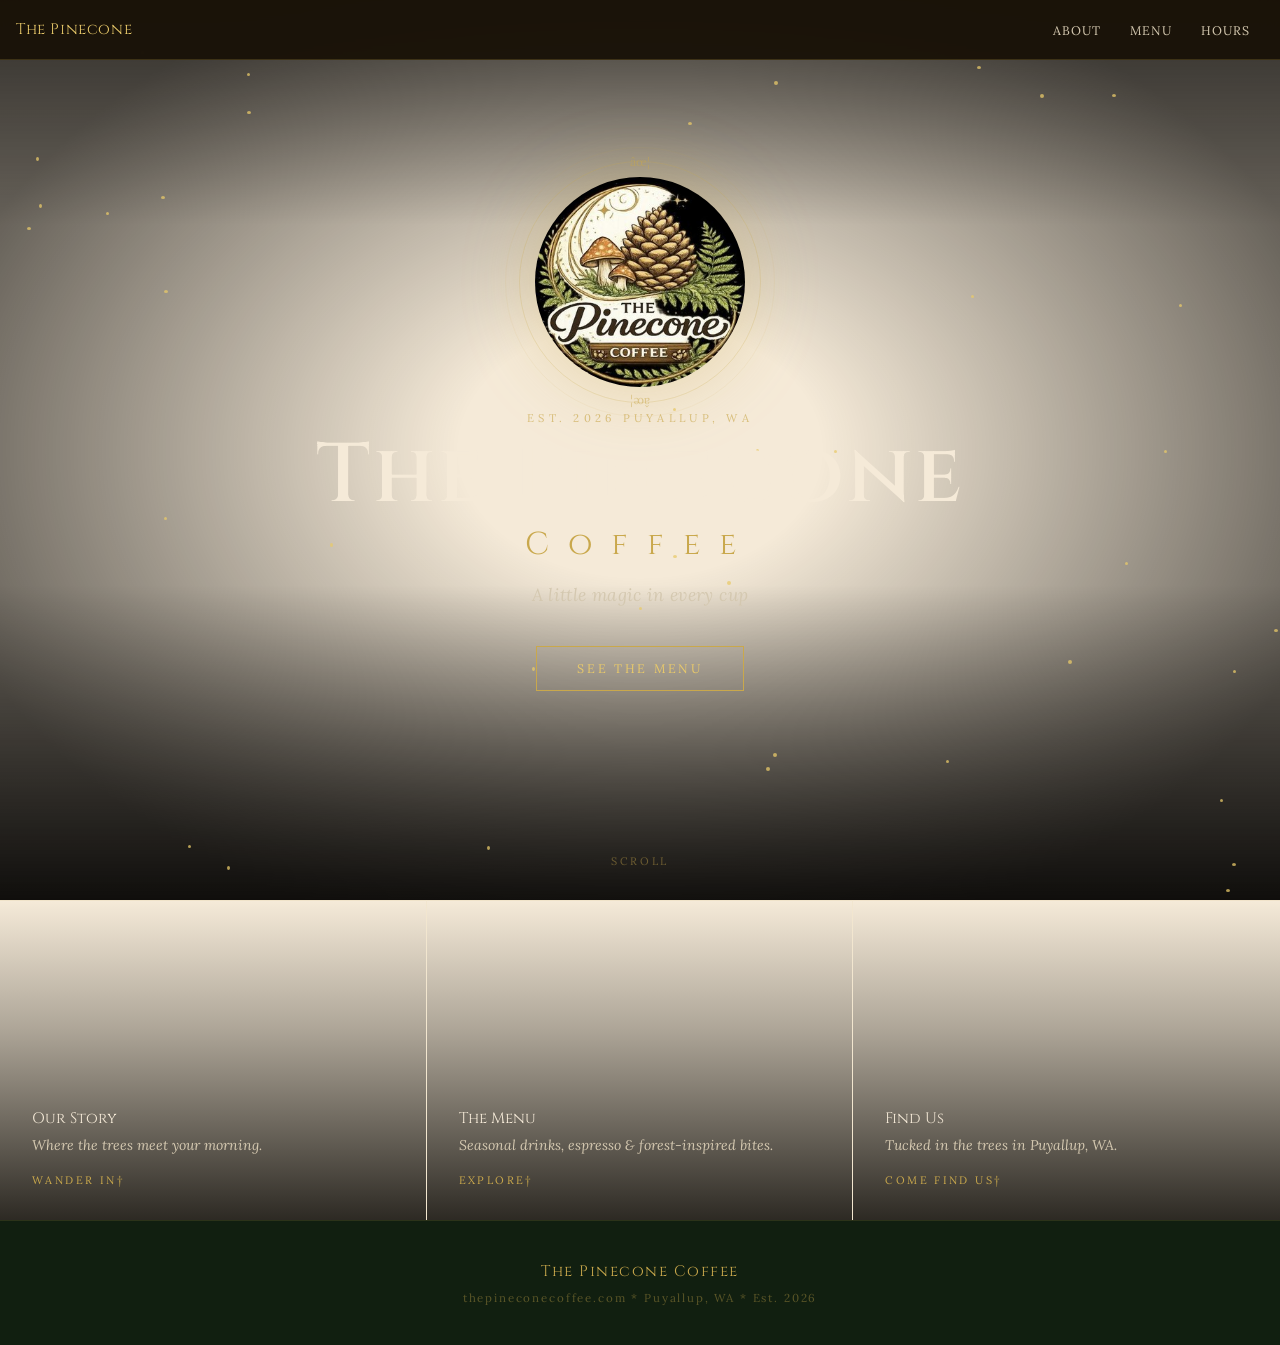
==== index.html @ 5643ac6e "Add files via upload" ====
<!DOCTYPE html>
<html lang="en">
<head>
<meta charset="UTF-8">
<meta name="viewport" content="width=device-width, initial-scale=1.0">
<title>The Pinecone Coffee</title>
<link href="https://fonts.googleapis.com/css2?family=Cinzel:wght@400;600&family=Lora:ital,wght@0,400;0,500;1,400;1,500&display=swap" rel="stylesheet">
<style>
*,*::before,*::after{box-sizing:border-box;margin:0;padding:0}
:root{
  --ink:#111f10;
  --bark:#1a3318;
  --gold:#c9a84c;
  --gold2:#e8c96a;
  --moss:#2d4a1e;
  --moss2:#4a7a35;
  --cream:#f5ead8;
  --cream2:#ede0c4;
  --fog:#d4c8b0;
  --mush:#8b5e3c;
  --sky:#1c2a3a;
  --text:#1e3320;
  --text2:#2d4a1e;
}
html{scroll-behavior:smooth}
body{font-family:'Lora',Georgia,serif;background:var(--cream);color:var(--text);overflow-x:hidden}

/* PAGES */
.page{display:none;min-height:100vh;flex-direction:column}
.page.active{display:flex}

/* NAV */
nav{
  position:fixed;top:0;left:0;right:0;z-index:999;
  background:rgba(26,18,8,0.96);
  border-bottom:1px solid rgba(201,168,76,0.2);
  display:flex;align-items:center;justify-content:space-between;
  padding:0 1rem;height:60px;
  backdrop-filter:blur(10px);
  gap:.25rem;
}
.nav-brand{
  font-family:'Cinzel',serif;font-size:clamp(.65rem,.9rem + 1vw,.95rem);
  color:var(--gold2);cursor:pointer;letter-spacing:.04em;
  transition:color .2s;white-space:nowrap;flex-shrink:0;
}
.nav-brand:hover{color:var(--cream)}
.nav-links{display:flex;list-style:none;gap:0;flex-shrink:0}
.nav-links button{
  background:none;border:none;color:var(--fog);
  font-family:'Lora',serif;
  font-size:clamp(.55rem,.65rem + .5vw,.78rem);
  letter-spacing:.08em;text-transform:uppercase;
  padding:.45rem clamp(.35rem,.6rem + .5vw,.9rem);
  cursor:pointer;transition:color .2s;
  position:relative;white-space:nowrap;
}
.nav-links button::after{
  content:'';position:absolute;bottom:-1px;left:50%;right:50%;
  height:1px;background:var(--gold);transition:left .25s,right .25s;
}
.nav-links button:hover{color:var(--cream)}
.nav-links button:hover::after,.nav-links button.act::after{left:.35rem;right:.35rem}
.nav-links button.act{color:var(--gold2)}

/* SHARED */
.eyebrow{font-size:.68rem;letter-spacing:.32em;text-transform:uppercase;color:var(--gold);margin-bottom:.5rem}
.heading{font-family:'Cinzel',serif;color:var(--bark);line-height:1.2;margin-bottom:1.2rem}
.divider{display:flex;align-items:center;gap:1rem;margin-bottom:1.5rem}
.divider::before,.divider::after{content:'';flex:1;height:1px;background:linear-gradient(to right,transparent,var(--gold))}
.divider::after{background:linear-gradient(to left,transparent,var(--gold))}
.divider-icon{color:var(--gold);font-size:.85rem}
.btn{
  display:inline-block;font-family:'Lora',serif;
  font-size:.78rem;letter-spacing:.22em;text-transform:uppercase;
  padding:.85rem 2.5rem;cursor:pointer;transition:all .3s;
  background:transparent;
}
.btn-gold{border:1px solid var(--gold);color:var(--gold2)}
.btn-gold:hover{background:rgba(201,168,76,.12);border-color:var(--gold2);color:var(--cream2)}
.btn-dark{border:1px solid rgba(201,168,76,.4);color:var(--gold2)}
.btn-dark:hover{background:rgba(201,168,76,.1);border-color:var(--gold);color:var(--gold2)}
.site-footer{
  background:var(--ink);border-top:1px solid rgba(201,168,76,.15);
  padding:2.5rem 2rem;text-align:center;margin-top:auto;
}
.footer-brand{font-family:'Cinzel',serif;font-size:.95rem;color:var(--gold);letter-spacing:.1em;margin-bottom:.5rem}
.site-footer p{font-size:.72rem;letter-spacing:.16em;color:rgba(201,168,76,.4)}

/* HOME */
.hero{
  position:relative;min-height:100vh;
  display:flex;flex-direction:column;align-items:center;justify-content:center;
  text-align:center;padding:2rem 2rem 4rem;overflow:hidden;
}
.hero-bg{
  position:absolute;inset:0;
  background-image:url('https://images.unsplash.com/photo-1448375240586-882707db888b?w=1800&q=80');
  background-size:cover;background-position:center 35%;
  filter:brightness(.28) saturate(.55);
  animation:zoomBg 25s ease-in-out infinite alternate;
}
@keyframes zoomBg{from{transform:scale(1.03)}to{transform:scale(1.11)}}
.hero-bg::after{
  content:'';position:absolute;inset:0;
  background:radial-gradient(ellipse at center,transparent 20%,rgba(26,18,8,.6) 80%),
  linear-gradient(to bottom,rgba(26,18,8,.55) 0%,transparent 25%,transparent 65%,rgba(26,18,8,.9) 100%);
}
/* firefly particles */
.fireflies{position:absolute;inset:0;pointer-events:none;overflow:hidden}
.ff{
  position:absolute;width:3px;height:3px;border-radius:50%;
  background:rgba(232,201,106,.75);
  animation:ffloat var(--dur,8s) var(--del,0s) ease-in-out infinite;
}
@keyframes ffloat{
  0%{opacity:0;transform:translate(0,0) scale(.5)}
  25%{opacity:.9;transform:translate(var(--dx,20px),var(--dy,-30px)) scale(1.2)}
  50%{opacity:.4;transform:translate(calc(var(--dx,20px)*1.5),calc(var(--dy,-30px)*1.3)) scale(.8)}
  75%{opacity:.8;transform:translate(calc(var(--dx,20px)*.8),calc(var(--dy,-30px)*1.8)) scale(1.1)}
  100%{opacity:0;transform:translate(0,-80px) scale(.4)}
}
.hero-content{position:relative;z-index:2;display:flex;flex-direction:column;align-items:center}
.logo-wrap{
  width:clamp(140px,40vw,210px);height:clamp(140px,40vw,210px);position:relative;
  margin-bottom:1.5rem;
  animation:floatLogo 7s ease-in-out infinite;
}
@keyframes floatLogo{0%,100%{transform:translateY(0)}50%{transform:translateY(-14px)}}
.logo-ring{
  position:absolute;inset:-16px;border-radius:50%;
  border:1px solid rgba(201,168,76,.22);
  animation:spinRing 35s linear infinite;
}
.logo-ring::before,.logo-ring::after{
  content:'âœ¦';position:absolute;left:50%;transform:translateX(-50%);
  color:rgba(201,168,76,.5);font-size:12px;
}
.logo-ring::before{top:-8px}
.logo-ring::after{bottom:-8px;transform:translateX(-50%) rotate(180deg)}
.logo-ring2{
  position:absolute;inset:-30px;border-radius:50%;
  border:1px solid rgba(201,168,76,.08);
  animation:spinRing 60s linear infinite reverse;
}
@keyframes spinRing{to{transform:rotate(360deg)}}
.logo-img{
  width:clamp(140px,40vw,210px);height:clamp(140px,40vw,210px);border-radius:50%;
  object-fit:cover;object-position:center;display:block;
  filter:drop-shadow(0 0 35px rgba(201,168,76,.35));
}
.hero-eyebrow{font-size:.7rem;letter-spacing:.38em;text-transform:uppercase;color:rgba(201,168,76,.65);margin-bottom:.6rem}
.hero-title{
  font-family:'Cinzel',serif;font-size:clamp(1.9rem,7.5vw,5.2rem);
  font-weight:600;color:var(--cream);line-height:1;letter-spacing:.04em;
}
.hero-sub{
  display:block;font-size:.38em;letter-spacing:.6em;
  color:var(--gold);margin-top:.7rem;font-weight:400;
}
.hero-tagline{
  font-style:italic;font-size:1.1rem;color:var(--fog);
  margin:1.4rem 0 2.5rem;letter-spacing:.02em;
}
/* scroll hint */
.scroll-hint{
  position:absolute;bottom:2rem;left:50%;transform:translateX(-50%);
  color:rgba(201,168,76,.45);font-size:.68rem;letter-spacing:.25em;
  text-transform:uppercase;animation:bounce 2.5s ease-in-out infinite;z-index:2;
}
@keyframes bounce{0%,100%{transform:translateX(-50%) translateY(0)}50%{transform:translateX(-50%) translateY(8px)}}

/* HOME CARDS */
.home-cards{display:grid;grid-template-columns:repeat(3,1fr);position:relative;z-index:1;flex:1}
.hcard{
  position:relative;min-height:320px;overflow:hidden;cursor:pointer;
  display:flex;flex-direction:column;justify-content:flex-end;padding:2rem;
  border-top:1px solid rgba(201,168,76,.1);
  border-right:1px solid rgba(201,168,76,.06);
  -webkit-tap-highlight-color:rgba(201,168,76,.15);
  touch-action:manipulation;
  user-select:none;
  -webkit-user-select:none;
}
.hcard:last-child{border-right:none}
.hcard-bg{
  position:absolute;inset:0;background-size:cover;background-position:center;
  filter:brightness(.28) saturate(.55);transition:filter .6s,transform .6s;
}
.hcard:hover .hcard-bg{filter:brightness(.42) saturate(.8);transform:scale(1.06)}
.hcard::after{
  content:'';position:absolute;inset:0;
  background:linear-gradient(to top,rgba(10,8,4,.85) 0%,rgba(10,8,4,.3) 60%,transparent 100%);
  pointer-events:none;z-index:0;
}
.hcard-bg-1{background-image:url('https://images.unsplash.com/photo-1542273917363-3b1817f69a2d?w=900&q=75')}
.hcard-bg-2{background-image:url('https://images.unsplash.com/photo-1511497584788-876760111969?w=900&q=75')}
.hcard-bg-3{background-image:url('https://images.unsplash.com/photo-1448375240586-882707db888b?w=900&q=75');background-position:center 60%}
.hcard-content{position:relative;z-index:2}
.hcard-icon{font-size:1.6rem;margin-bottom:.6rem;display:block}
.hcard-title{font-family:'Cinzel',serif;font-size:.95rem;color:var(--cream);margin-bottom:.35rem;font-weight:400}
.hcard-desc{font-size:.88rem;color:var(--fog);font-style:italic;line-height:1.6}
.hcard-arrow{
  display:inline-block;margin-top:1rem;font-size:.68rem;
  letter-spacing:.22em;text-transform:uppercase;color:var(--gold);
  transition:letter-spacing .3s;
}
.hcard:hover .hcard-arrow{letter-spacing:.32em}
@media(max-width:640px){
  .home-cards{grid-template-columns:1fr}
  .hcard{min-height:180px;border-right:none}
}

/* ABOUT */
.page-hero{
  position:relative;min-height:52vh;overflow:hidden;
  display:flex;align-items:flex-end;padding:4rem 3rem 3rem;
}
.page-hero-bg{
  position:absolute;inset:0;background-size:cover;background-position:center 55%;
  filter:brightness(.25) saturate(.5);
}
.page-hero-bg::after{
  content:'';position:absolute;inset:0;
  background:linear-gradient(to top,var(--cream) 0%,transparent 55%);
}
.page-hero-text{position:relative;z-index:1}
.page-hero-text .heading{color:var(--cream);margin-bottom:0;font-size:clamp(2rem,5vw,3.4rem)}

.about-body{max-width:900px;margin:0 auto;padding:3.5rem 2rem 5rem}
.about-grid{display:grid;grid-template-columns:1.1fr .9fr;gap:4rem;align-items:start;margin-bottom:3.5rem}
@media(max-width:640px){.about-grid{grid-template-columns:1fr;gap:2.5rem}}
.about-grid p{font-size:1.05rem;line-height:1.95;color:var(--text);margin-bottom:1.2rem}
.about-grid p em{color:var(--mush);font-style:italic}
.about-photo-stack{position:relative;padding-bottom:2rem}
.aphoto-main{width:100%;aspect-ratio:3/4;object-fit:cover;display:block;filter:brightness(.8) saturate(.65)}
.aphoto-accent{
  position:absolute;bottom:0;right:-1.5rem;width:55%;
  aspect-ratio:4/3;object-fit:cover;
  border:3px solid var(--cream2);
  filter:brightness(.82) saturate(.6);
}
.values-grid{display:grid;grid-template-columns:repeat(3,1fr);gap:1px;background:rgba(139,94,60,.15);border:1px solid rgba(139,94,60,.15)}
@media(max-width:560px){.values-grid{grid-template-columns:1fr}}
.vcard{background:var(--cream);padding:2rem 1.6rem;transition:background .3s}
.vcard:hover{background:var(--cream2)}
.vcard-icon{font-size:1.8rem;margin-bottom:.7rem;display:block}
.vcard h3{font-family:'Cinzel',serif;font-size:.75rem;color:var(--moss);letter-spacing:.1em;margin-bottom:.5rem;font-weight:600}
.vcard p{font-size:.9rem;color:var(--text2);line-height:1.65;font-style:italic}

/* MENU */
.menu-page-bg{background-image:url('https://images.unsplash.com/photo-1495474472287-4d71bcdd2085?w=1800&q=80')!important;background-position:center 60%!important}
.menu-body{max-width:940px;margin:0 auto;padding:3rem 1rem 5rem}
.menu-tabs{
  display:grid;
  grid-template-columns:repeat(4,1fr);
  border:1px solid rgba(139,94,60,.25);margin-bottom:2.5rem;
  background:rgba(255,255,255,.5);width:100%;
}
.tab{
  background:transparent;border:none;border-right:1px solid rgba(139,94,60,.2);
  color:var(--text2);font-family:'Lora',serif;
  font-size:clamp(.55rem,.65rem + .4vw,.75rem);
  letter-spacing:.06em;text-transform:uppercase;
  padding:.75rem .25rem;cursor:pointer;transition:all .2s;
  text-align:center;line-height:1.3;
}
.tab:last-child{border-right:none}
.tab:hover{background:rgba(139,94,60,.07);color:var(--bark)}
.tab.act{background:rgba(139,94,60,.12);color:var(--bark);font-weight:500}
.menu-grid{
  display:grid;grid-template-columns:repeat(auto-fill,minmax(min(260px,100%),1fr));
  gap:1px;background:rgba(139,94,60,.12);border:1px solid rgba(139,94,60,.15);
}
.mitem{background:var(--cream);padding:1.6rem;transition:background .2s}
.mitem:hover{background:var(--cream2)}
.mitem-top{display:flex;justify-content:space-between;align-items:baseline;margin-bottom:.4rem}
.iname{font-family:'Cinzel',serif;font-size:.8rem;color:var(--bark);font-weight:400}
.iprice{font-size:.95rem;color:var(--moss);white-space:nowrap;margin-left:1rem}
.idesc{font-size:.88rem;color:var(--text2);line-height:1.65;font-style:italic}
.ibadge{
  display:inline-block;font-size:.6rem;letter-spacing:.2em;text-transform:uppercase;
  color:var(--mush);border:1px solid rgba(139,94,60,.35);
  padding:2px 7px;margin-bottom:.5rem;
}

/* HOURS */
.hours-page-bg{background-image:url('https://images.unsplash.com/photo-1542273917363-3b1817f69a2d?w=1800&q=80')!important;background-position:center 40%!important}
.hours-page-bg::after{background:linear-gradient(to top,var(--cream) 0%,transparent 55%)!important}
.hours-body{max-width:900px;margin:0 auto;padding:3.5rem 2rem 4rem}
.hours-grid{display:grid;grid-template-columns:1fr 1fr;gap:4rem;align-items:start}
@media(max-width:620px){.hours-grid{grid-template-columns:1fr;gap:2.5rem}}
.htable{width:100%;border-collapse:collapse}
.htable tr{border-bottom:1px solid rgba(139,94,60,.15)}
.htable td{padding:.9rem 0;font-size:.98rem;color:var(--text2)}
.htable td:last-child{text-align:right;color:var(--bark);font-weight:500}
.loc-card{
  background:var(--cream2);border:1px solid rgba(139,94,60,.18);
  padding:2rem;
}
.loc-card h3{font-family:'Cinzel',serif;font-size:.82rem;color:var(--moss);letter-spacing:.06em;margin-bottom:1rem;font-weight:600}
.loc-card p{font-size:1rem;color:var(--text2);line-height:2;font-style:italic}
.photo-strip{display:grid;grid-template-columns:repeat(3,1fr);gap:4px;margin-top:3.5rem}
.strip-img{width:100%;aspect-ratio:4/3;object-fit:cover;display:block;filter:brightness(.6) saturate(.6);transition:filter .4s}
.strip-img:hover{filter:brightness(.82) saturate(.82)}
@media(max-width:560px){.photo-strip{grid-template-columns:1fr}}
</style>
</head>
<body>

<!-- NAV -->
<nav>
  <div class="nav-brand" onclick="go('home')">The Pinecone</div>
  <ul class="nav-links">
    <li><button onclick="go('about')" id="nb-about">About</button></li>
    <li><button onclick="go('menu')"  id="nb-menu">Menu</button></li>
    <li><button onclick="go('hours')" id="nb-hours">Hours</button></li>
  </ul>
</nav>

<!-- ===== HOME ===== -->
<div class="page active" id="page-home">
  <div class="hero">
    <div class="hero-bg"></div>
    <div class="fireflies" id="fflies"></div>
    <div class="hero-content">
      <div class="logo-wrap">
        <div class="logo-ring2"></div>
        <div class="logo-ring"></div>
        <img class="logo-img" src="[data-uri]" alt="The Pinecone Coffee">
      </div>
      <p class="hero-eyebrow">Est. 2026 Puyallup, WA</p>
      <h1 class="hero-title">The Pinecone<span class="hero-sub">Coffee</span></h1>
      <p class="hero-tagline">A little magic in every cup</p>
      <button class="btn btn-gold" onclick="go('menu')">See the Menu</button>
    </div>
    <span class="scroll-hint">scroll</span>
  </div>

  <div class="home-cards">
    <div class="hcard" onclick="go('about')" ontouchend="event.preventDefault();go('about')">
      <div class="hcard-bg hcard-bg-1"></div>
      <div class="hcard-content">
        <span class="hcard-icon"></span>
        <div class="hcard-title">Our Story</div>
        <p class="hcard-desc">Where the trees meet your morning.</p>
        <span class="hcard-arrow">Wander in†</span>
      </div>
    </div>
    <div class="hcard" onclick="go('menu')" ontouchend="event.preventDefault();go('menu')">
      <div class="hcard-bg hcard-bg-2"></div>
      <div class="hcard-content">
        <span class="hcard-icon"></span>
        <div class="hcard-title">The Menu</div>
        <p class="hcard-desc">Seasonal drinks, espresso & forest-inspired bites.</p>
        <span class="hcard-arrow">Explore†</span>
      </div>
    </div>
    <div class="hcard" onclick="go('hours')" ontouchend="event.preventDefault();go('hours')">
      <div class="hcard-bg hcard-bg-3"></div>
      <div class="hcard-content">
        <span class="hcard-icon"></span>
        <div class="hcard-title">Find Us</div>
        <p class="hcard-desc">Tucked in the trees in Puyallup, WA.</p>
        <span class="hcard-arrow">Come find us†</span>
      </div>
    </div>
  </div>

  <footer class="site-footer">
    <div class="footer-brand">The Pinecone Coffee</div>
    <p>thepineconecoffee.com * Puyallup, WA * Est. 2026</p>
  </footer>
</div>

<!-- ===== ABOUT ===== -->
<div class="page" id="page-about">
  <div class="page-hero" style="padding-top:80px">
    <div class="page-hero-bg" style="background-image:url('https://images.unsplash.com/photo-1448375240586-882707db888b?w=1800&q=80')"></div>
    <div class="page-hero-text">
      <p class="eyebrow">Our Story</p>
      <h1 class="heading">Where the forest<br>meets your cup</h1>
    </div>
  </div>

  <div class="about-body">
    <div class="about-grid">
      <div>
        <div class="divider"><span class="divider-icon"></span></div>
        <p>The Pinecone started with a dream and a desire for something greater. We wanted to create a coffee stand that felt like stumbling into a fairy-tale clearing; somewhere warm, unhurried, and a little bit magical.</p>
        <p>Our beans come from local businesses and are roasted to bring out every earthy, wild note the Pacific Northwest has to offer. <em>We believe the best mornings are slow ones, shared over something delicious.</em></p>
        <p>We're your neighbors, your forest friends, and your daily ritual. Come as you are...the mushrooms and ferns don't judge.</p>
      </div>
      <div class="about-photo-stack">
        <img class="aphoto-main" src="https://images.unsplash.com/photo-1448375240586-882707db888b?w=700&q=80" alt="Forest ferns" onerror="this.style.display='none'">
        <img class="aphoto-accent" src="https://images.unsplash.com/photo-1568584711271-6bf7b88dd33e?w=500&q=80" alt="Coffee pour" onerror="this.style.display='none'">
      </div>
    </div>

    <div class="divider"><span class="divider-icon"></span></div>

    <div class="values-grid">
      <div class="vcard">
        <span class="vcard-icon"></span>
        <h3>Sustainably Sourced</h3>
        <p>Every bean chosen with care, from local businesses that love the land as much as we do.</p>
      </div>
      <div class="vcard">
        <span class="vcard-icon"></span>
        <h3>Forest Rooted</h3>
        <p>Proudly Puyallup. Rainier is always in our hearts and we're part of this place.</p>
      </div>
      <div class="vcard">
        <span class="vcard-icon"></span>
        <h3>Seasonally Inspired</h3>
        <p>Our specials follow the forest's rhythm wild, slow, and always changing.</p>
      </div>
    </div>
  </div>

  <footer class="site-footer">
    <div class="footer-brand">The Pinecone Coffee</div>
    <p>thepineconecoffee.com * Puyallup, WA * Est. 2026</p>
  </footer>
</div>

<!-- ===== MENU ===== -->
<div class="page" id="page-menu">
  <div class="page-hero" style="padding-top:80px">
    <div class="page-hero-bg menu-page-bg"></div>
    <div class="page-hero-text">
      <p class="eyebrow">What we're brewing</p>
      <h1 class="heading">The Menu</h1>
    </div>
  </div>

  <div class="menu-body">
    <div class="menu-tabs">
      <button class="tab act" onclick="showCat('espresso',this)">Espresso/Drip</button>
      <button class="tab" onclick="showCat('drip',this)">Signature/Cold</button>
      <button class="tab" onclick="showCat('seasonal',this)">Seasonal</button>
      <button class="tab" onclick="showCat('bites',this)">Bites</button>
    </div>
    <div class="menu-grid" id="mgrid"></div>
  </div>

  <footer class="site-footer">
    <div class="footer-brand">The Pinecone Coffee</div>
    <p>thepineconecoffee.com * Puyallup, WA * Est. 2026</p>
  </footer>
</div>

<!-- ===== HOURS ===== -->
<div class="page" id="page-hours">
  <div class="page-hero" style="padding-top:80px">
    <div class="page-hero-bg hours-page-bg"></div>
    <div class="page-hero-text">
      <p class="eyebrow">Come find us</p>
      <h1 class="heading">Hours &amp; Location</h1>
    </div>
  </div>

  <div class="hours-body">
    <div class="divider"><span class="divider-icon">We'd Love To Hear From You!</span></div>
    <div class="hours-grid">
      <div>
        <p class="eyebrow" style="margin-bottom:1rem">When to visit</p>
        <table class="htable">
          <tr><td>Monday - Friday</td><td>8:00 am - 4:00 pm</td></tr>
          <tr><td>Saturday</td><td>10:00 am - 3:00 pm</td></tr>
          <tr><td>Sunday</td><td>10:00 am - 3:00 pm</td></tr>
        </table>
      </div>
      <div>
        <p class="eyebrow" style="margin-bottom:1rem">Where to find us</p>
        <div class="loc-card">
          <h3>The Pinecone Coffee</h3>
          <p>123 Timberline Road<br>Puyallup, WA 98371<br><br>Look for the magical pinecone sign...we're tucked in the trees, waiting.</p>
        </div>
      </div>
    </div>



  </div><!-- end hours-body -->

  <footer class="site-footer">
    <div class="footer-brand">The Pinecone Coffee</div>
    <p>thepineconecoffee.com * Puyallup, WA * Est. 2026</p>
  </footer>
</div>

<script>
// Fireflies
const ff=document.getElementById('fflies');
for(let i=0;i<40;i++){
  const s=document.createElement('div');
  s.className='ff';
  s.style.cssText=`left:${Math.random()*100}%;top:${Math.random()*100}%;--dur:${5+Math.random()*10}s;--del:${Math.random()*8}s;--dx:${-30+Math.random()*60}px;--dy:${-60+Math.random()*30}px;width:${Math.random()<.3?4:3}px;height:${Math.random()<.3?4:3}px`;
  ff.appendChild(s);
}

// Routing
function go(id){
  document.querySelectorAll('.page').forEach(p=>p.classList.remove('active'));
  document.getElementById('page-'+id).classList.add('active');
  document.querySelectorAll('.nav-links button').forEach(b=>b.classList.remove('act'));
  const nb=document.getElementById('nb-'+id);
  if(nb)nb.classList.add('act');
  window.scrollTo(0,0);
}

// Menu data
const menu={
  espresso:[
    {n:'Espresso',p:'$3.50',d:'Single or Double shot, slow-pulled and full-bodied.'},
    {n:'Cortado',p:'$4.25',d:'Equal parts espresso and velvety steamed milk.'},
    {n:'Latte',p:'$5.00',d:'Double shot, microfoamed, your milk of choice.'},
    {n:'Cappuccino',p:'$4.75',d:'Bold espresso crowned with thick airy foam.'},
    {n:'Americano',p:'$3.75',d:'Honest and strong, espresso meets hot water.'},
    {n:'Flat White',p:'$5.25',d:'Ristretto shots, short and rich.'},
  ],
  drip:[
    {n:'Pour Over',p:'$4.50',d:'Single origin, brewed to order, florally bright.'},
    {n:'Drip Coffee',p:'$3.00',d:'House blend warm and reliable all day.'},
    {n:'Cold Brew',p:'$5.50',d:'Steeped 20 hours. Smooth, bold, never bitter.'},
    {n:'Iced Latte',p:'$5.50',d:'Espresso over ice, finished with your milk.'},
  ],
  seasonal:[
    {n:'Pinecone Latte',p:'$6.25',d:'Brown butter, toasted hazelnut & a whisper of spruce.'},
    {n:'Fireside Mocha',p:'$6.00',d:'Dark chocolate, smoked vanilla, oat milk.'},
    {n:'Maple Mist',p:'$5.75',d:'Espresso, real maple syrup, cinnamon foam.'},
    {n:'Forest Fog',p:'$5.50',d:'Earl Grey, lavender honey, oat milk (*NC).'},
    {n:'Mushroom Latte',p:'$6.50',d:'Lion\'s mane, oat milk, honey, a hint of cardamom.',badge:'New'},
    {n:'Grounded in Nature',p:'$6.50',d:'english Breakfast, oat milk, cinnamon, honey.',badge:'New'},
  ],
  bites:[
    {n:'Butter Croissant',p:'$3.75',d:'Flaky, golden, baked fresh each morning.'},
    {n:'Almond Scone',p:'$4.00',d:'Dense, crumbly, glazed with toasted almond.'},
    {n:'Banana Bread',p:'$3.50',d:'A thick slice — moist, spiced, satisfying.'},
    {n:'Everything Bagel',p:'$4.25',d:'With cream cheese. Simple done right.'},
  ],
};

function showCat(k,btn){
  document.querySelectorAll('.tab').forEach(b=>b.classList.remove('act'));
  btn.classList.add('act');
  render(k);
}
function render(k){
  document.getElementById('mgrid').innerHTML=menu[k].map(i=>`
    <div class="mitem">
      ${i.badge?`<div class="ibadge">${i.badge}</div>`:''}
      <div class="mitem-top">
        <span class="iname">${i.n}</span>
        <span class="iprice">${i.p}</span>
      </div>
      <p class="idesc">${i.d}</p>
    </div>`).join('');
}
render('espresso');
</script>
</body>
</html>
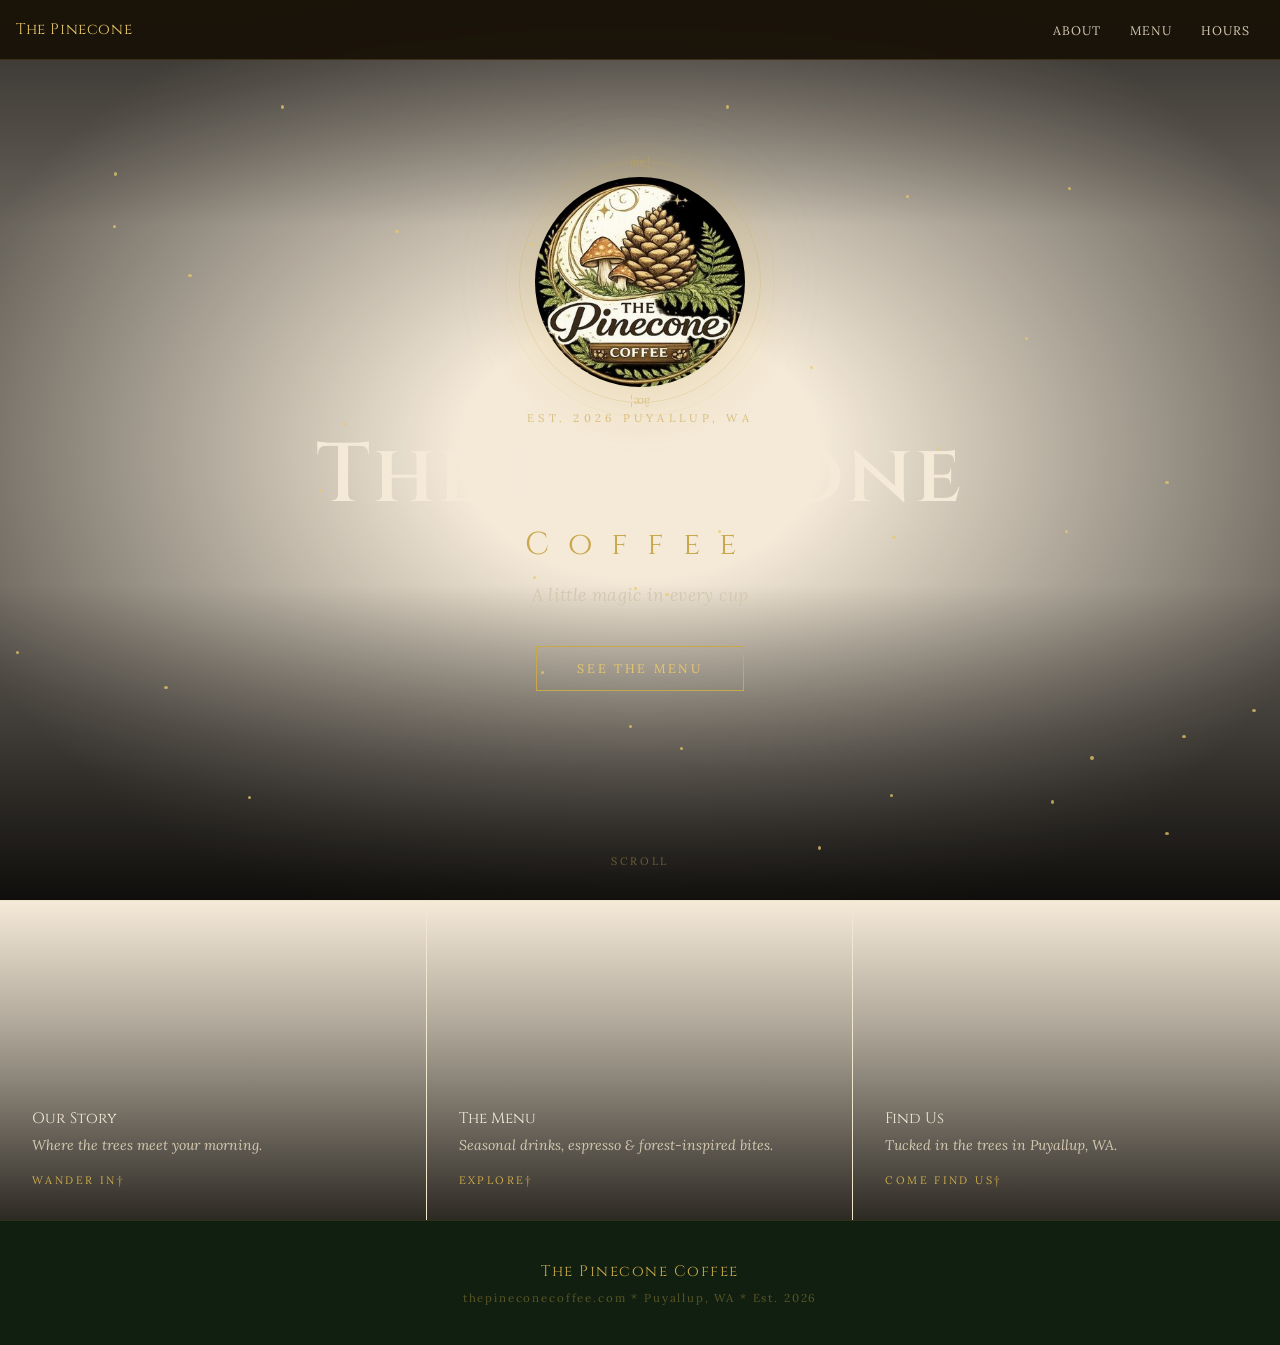
==== commit 6f24d1fa: "Add 'Coming Soon!' items to menu" ====
--- a/index.html
+++ b/index.html
@@ -513,32 +513,32 @@
 // Menu data
 const menu={
   espresso:[
-    {n:'Espresso',p:'$3.50',d:'Single or Double shot, slow-pulled and full-bodied.'},
-    {n:'Cortado',p:'$4.25',d:'Equal parts espresso and velvety steamed milk.'},
-    {n:'Latte',p:'$5.00',d:'Double shot, microfoamed, your milk of choice.'},
-    {n:'Cappuccino',p:'$4.75',d:'Bold espresso crowned with thick airy foam.'},
-    {n:'Americano',p:'$3.75',d:'Honest and strong, espresso meets hot water.'},
-    {n:'Flat White',p:'$5.25',d:'Ristretto shots, short and rich.'},
+    {n:'Coming Soon!',p:'$TBD',d:'Stay tuned for updates!'},
+    {n:'Coming Soon!',p:'$TBD',d:'Stay tuned for updates!'},
+    {n:'Coming Soon!',p:'$TBD',d:'Stay tuned for updates!'},
+    {n:'Coming Soon!',p:'$TBD',d:'Stay tuned for updates!'},
+    {n:'Coming Soon!',p:'$TBD',d:'Stay tuned for updates!'},
+    {n:'Coming Soon!',p:'$TBD',d:'Stay tuned for updates!'},
   ],
   drip:[
-    {n:'Pour Over',p:'$4.50',d:'Single origin, brewed to order, florally bright.'},
-    {n:'Drip Coffee',p:'$3.00',d:'House blend warm and reliable all day.'},
-    {n:'Cold Brew',p:'$5.50',d:'Steeped 20 hours. Smooth, bold, never bitter.'},
-    {n:'Iced Latte',p:'$5.50',d:'Espresso over ice, finished with your milk.'},
+   {n:'Coming Soon!',p:'$TBD',d:'Stay tuned for updates!'},
+    {n:'Coming Soon!',p:'$TBD',d:'Stay tuned for updates!'},
+    {n:'Coming Soon!',p:'$TBD',d:'Stay tuned for updates!'},
+    {n:'Coming Soon!',p:'$TBD',d:'Stay tuned for updates!'},
   ],
   seasonal:[
-    {n:'Pinecone Latte',p:'$6.25',d:'Brown butter, toasted hazelnut & a whisper of spruce.'},
-    {n:'Fireside Mocha',p:'$6.00',d:'Dark chocolate, smoked vanilla, oat milk.'},
-    {n:'Maple Mist',p:'$5.75',d:'Espresso, real maple syrup, cinnamon foam.'},
-    {n:'Forest Fog',p:'$5.50',d:'Earl Grey, lavender honey, oat milk (*NC).'},
-    {n:'Mushroom Latte',p:'$6.50',d:'Lion\'s mane, oat milk, honey, a hint of cardamom.',badge:'New'},
-    {n:'Grounded in Nature',p:'$6.50',d:'english Breakfast, oat milk, cinnamon, honey.',badge:'New'},
+    {n:'Coming Soon!',p:'$TBD',d:'Stay tuned for updates!'},
+    {n:'Coming Soon!',p:'$TBD',d:'Stay tuned for updates!'},
+    {n:'Coming Soon!',p:'$TBD',d:'Stay tuned for updates!'},
+    {n:'Coming Soon!',p:'$TBD',d:'Stay tuned for updates!'},
+    {n:'Coming Soon!',p:'$TBD',d:'Stay tuned for updates!'},
+    {n:'Coming Soon!',p:'$TBD',d:'Stay tuned for updates!'},
   ],
   bites:[
-    {n:'Butter Croissant',p:'$3.75',d:'Flaky, golden, baked fresh each morning.'},
-    {n:'Almond Scone',p:'$4.00',d:'Dense, crumbly, glazed with toasted almond.'},
-    {n:'Banana Bread',p:'$3.50',d:'A thick slice — moist, spiced, satisfying.'},
-    {n:'Everything Bagel',p:'$4.25',d:'With cream cheese. Simple done right.'},
+    {n:'Coming Soon!',p:'$TBD',d:'Stay tuned for updates!'},
+    {n:'Coming Soon!',p:'$TBD',d:'Stay tuned for updates!'},
+    {n:'Coming Soon!',p:'$TBD',d:'Stay tuned for updates!'},
+    {n:'Coming Soon!',p:'$TBD',d:'Stay tuned for updates!'},
   ],
 };
 
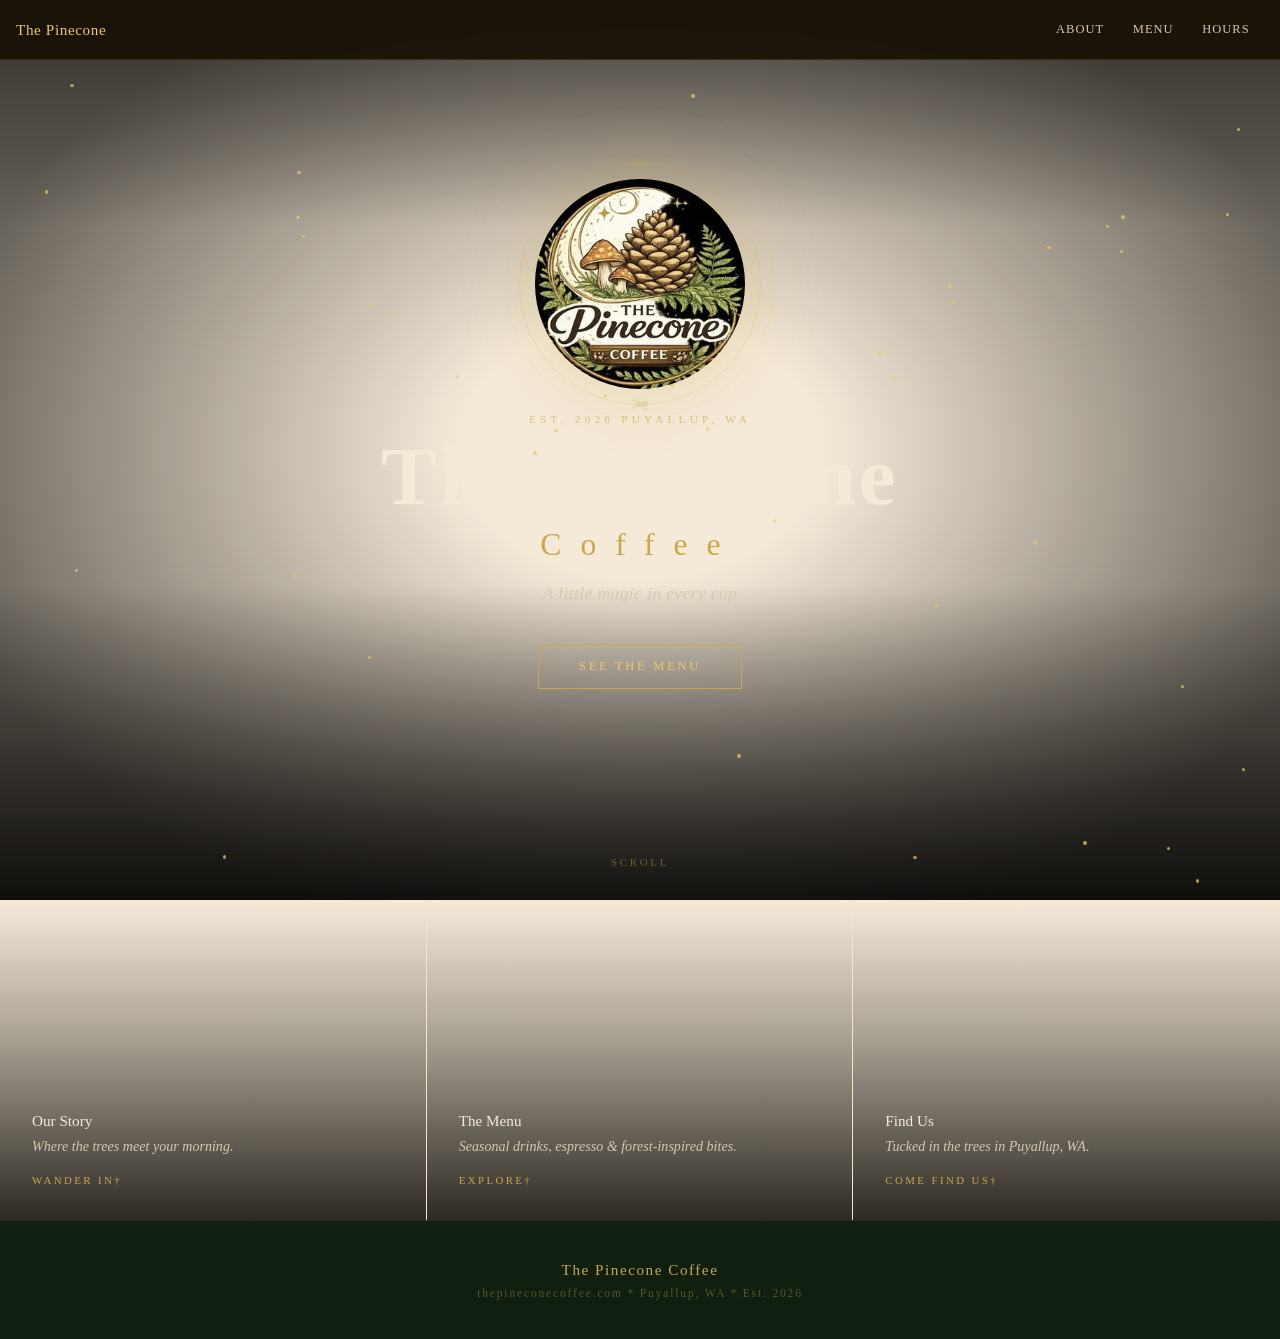
==== commit 69453ae1: "Add repository and site security hardening - Add Content Security Policy meta tag restricting resour" ====
--- a/index.html
+++ b/index.html
@@ -3,6 +3,9 @@
 <head>
 <meta charset="UTF-8">
 <meta name="viewport" content="width=device-width, initial-scale=1.0">
+<meta http-equiv="Content-Security-Policy" content="default-src 'none'; script-src 'self' 'unsafe-inline'; style-src 'self' 'unsafe-inline' https://fonts.googleapis.com; font-src https://fonts.gstatic.com; img-src 'self' https://images.unsplash.com data:; connect-src 'none'; object-src 'none'; frame-src 'none'; base-uri 'self'; form-action 'none'">
+<meta http-equiv="X-Content-Type-Options" content="nosniff">
+<meta name="referrer" content="strict-origin-when-cross-origin">
 <title>The Pinecone Coffee</title>
 <link href="https://fonts.googleapis.com/css2?family=Cinzel:wght@400;600&family=Lora:ital,wght@0,400;0,500;1,400;1,500&display=swap" rel="stylesheet">
 <style>
@@ -548,15 +551,34 @@
   render(k);
 }
 function render(k){
-  document.getElementById('mgrid').innerHTML=menu[k].map(i=>`
-    <div class="mitem">
-      ${i.badge?`<div class="ibadge">${i.badge}</div>`:''}
-      <div class="mitem-top">
-        <span class="iname">${i.n}</span>
-        <span class="iprice">${i.p}</span>
-      </div>
-      <p class="idesc">${i.d}</p>
-    </div>`).join('');
+  const grid=document.getElementById('mgrid');
+  grid.textContent='';
+  menu[k].forEach(i=>{
+    const card=document.createElement('div');
+    card.className='mitem';
+    if(i.badge){
+      const b=document.createElement('div');
+      b.className='ibadge';
+      b.textContent=i.badge;
+      card.appendChild(b);
+    }
+    const top=document.createElement('div');
+    top.className='mitem-top';
+    const name=document.createElement('span');
+    name.className='iname';
+    name.textContent=i.n;
+    const price=document.createElement('span');
+    price.className='iprice';
+    price.textContent=i.p;
+    top.appendChild(name);
+    top.appendChild(price);
+    const desc=document.createElement('p');
+    desc.className='idesc';
+    desc.textContent=i.d;
+    card.appendChild(top);
+    card.appendChild(desc);
+    grid.appendChild(card);
+  });
 }
 render('espresso');
 </script>
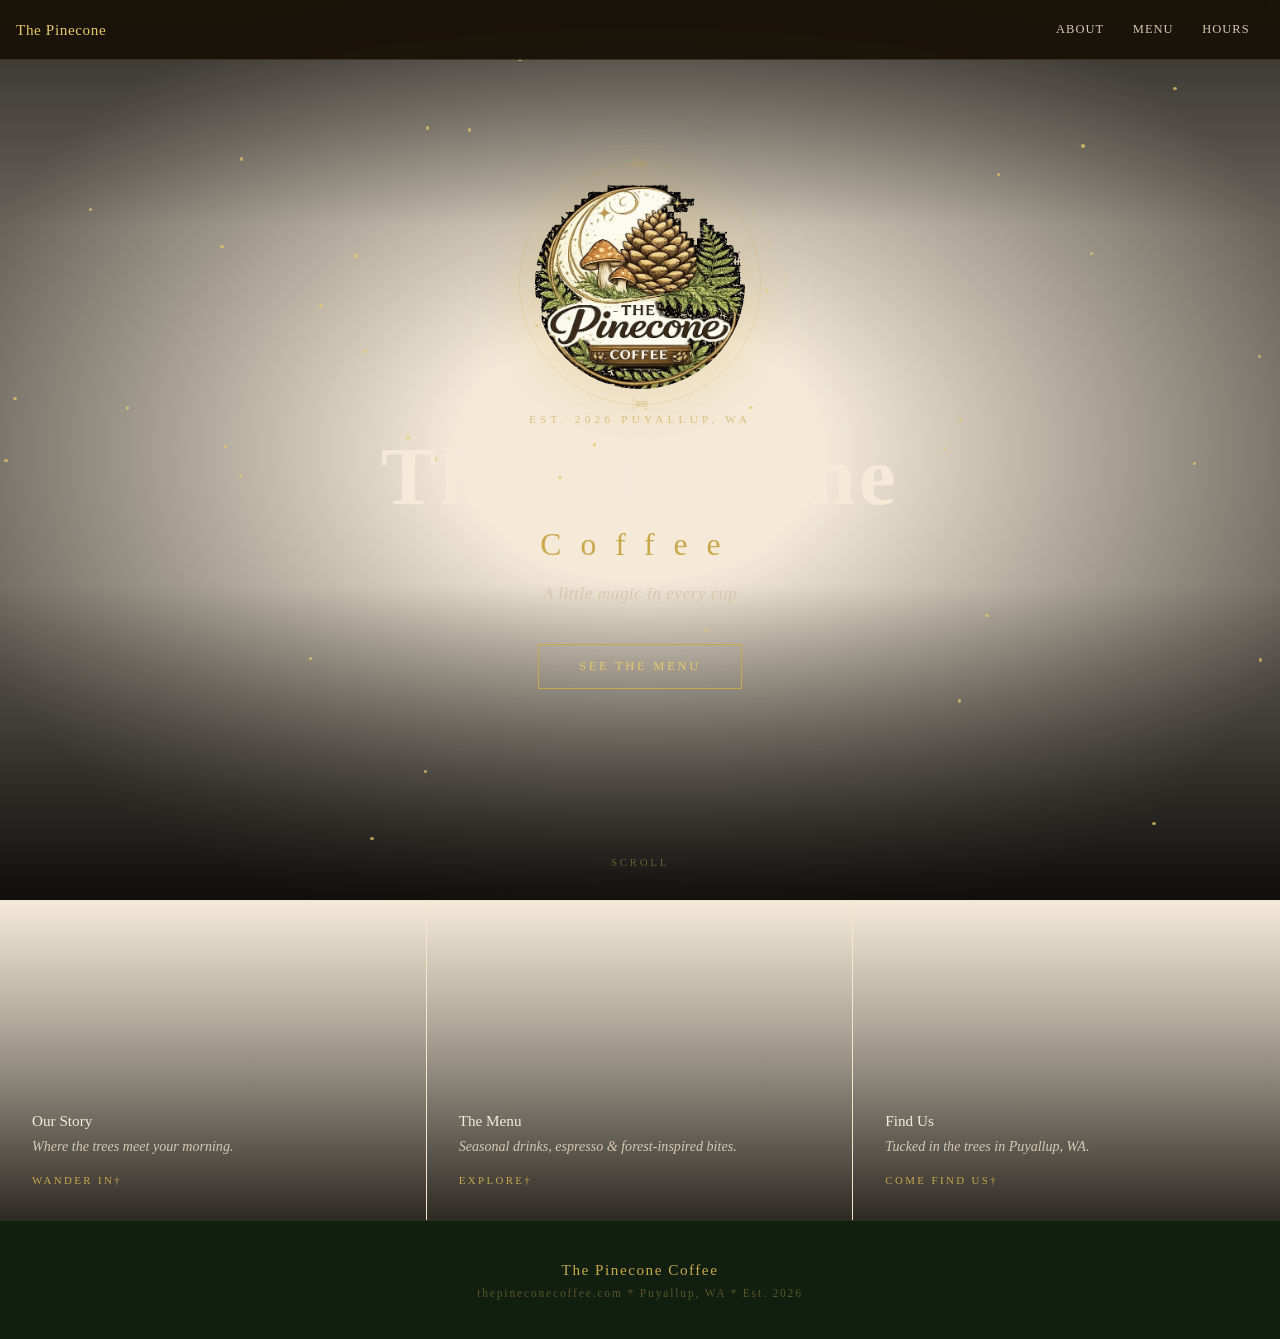
==== commit eba0e530: "Replace logo with transparent PNG background - Removed black background from logo.jpg using alpha ma" ====
--- a/index.html
+++ b/index.html
@@ -3,7 +3,7 @@
 <head>
 <meta charset="UTF-8">
 <meta name="viewport" content="width=device-width, initial-scale=1.0">
-<meta http-equiv="Content-Security-Policy" content="default-src 'none'; script-src 'self' 'unsafe-inline'; style-src 'self' 'unsafe-inline' https://fonts.googleapis.com; font-src https://fonts.gstatic.com; img-src 'self' https://images.unsplash.com data:; connect-src 'none'; object-src 'none'; frame-src 'none'; base-uri 'self'; form-action 'none'">
+<meta http-equiv="Content-Security-Policy" content="default-src 'none'; script-src 'self' 'unsafe-inline'; style-src 'self' 'unsafe-inline' https://fonts.googleapis.com; font-src https://fonts.gstatic.com; img-src 'self' https://images.unsplash.com; connect-src 'none'; object-src 'none'; frame-src 'none'; base-uri 'self'; form-action 'none'">
 <meta http-equiv="X-Content-Type-Options" content="nosniff">
 <meta name="referrer" content="strict-origin-when-cross-origin">
 <title>The Pinecone Coffee</title>
@@ -330,7 +330,7 @@
       <div class="logo-wrap">
         <div class="logo-ring2"></div>
         <div class="logo-ring"></div>
-        <img class="logo-img" src="[data-uri]" alt="The Pinecone Coffee">
+        <img class="logo-img" src="logo.png" alt="The Pinecone Coffee">
       </div>
       <p class="hero-eyebrow">Est. 2026 Puyallup, WA</p>
       <h1 class="hero-title">The Pinecone<span class="hero-sub">Coffee</span></h1>
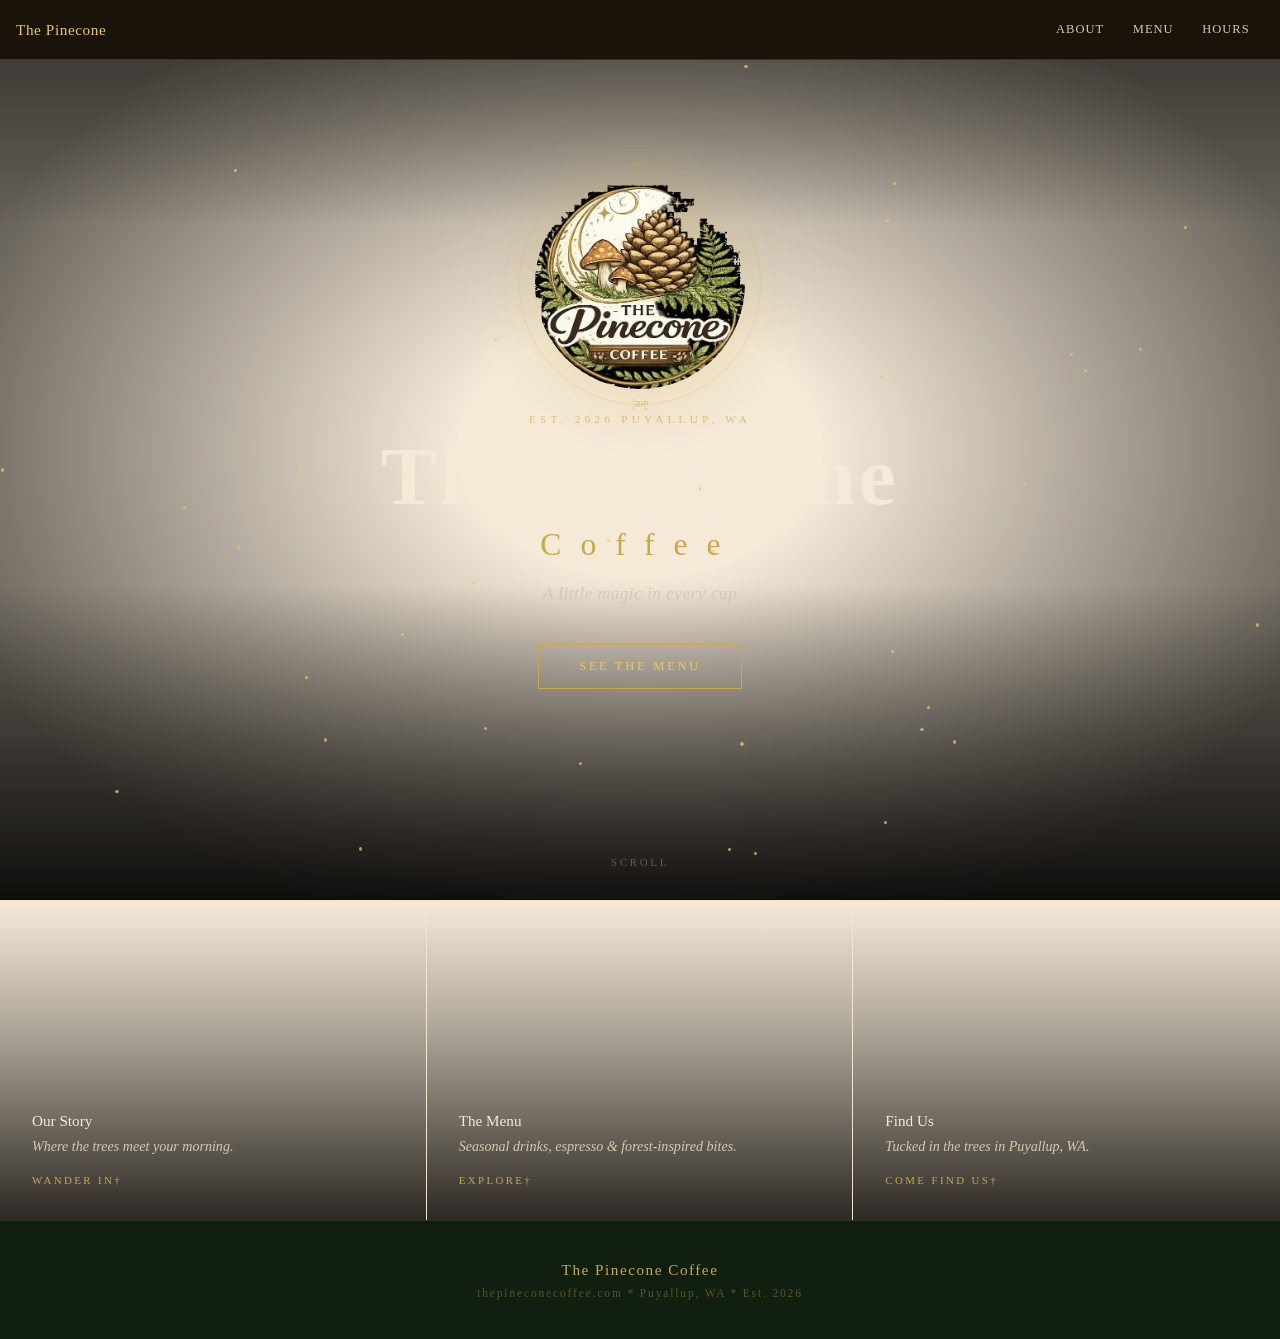
==== commit 426c16e2: "Improve logo transparency and fix mobile card touch sensitivity - Refine logo background removal usi" ====
--- a/index.html
+++ b/index.html
@@ -341,7 +341,7 @@
   </div>
 
   <div class="home-cards">
-    <div class="hcard" onclick="go('about')" ontouchend="event.preventDefault();go('about')">
+    <div class="hcard" onclick="go('about')" ontouchstart="this._moved=0" ontouchend="if(!this._moved)go('about')" ontouchmove="this._moved=1">
       <div class="hcard-bg hcard-bg-1"></div>
       <div class="hcard-content">
         <span class="hcard-icon"></span>
@@ -350,7 +350,7 @@
         <span class="hcard-arrow">Wander in†</span>
       </div>
     </div>
-    <div class="hcard" onclick="go('menu')" ontouchend="event.preventDefault();go('menu')">
+    <div class="hcard" onclick="go('menu')" ontouchstart="this._moved=0" ontouchend="if(!this._moved)go('menu')" ontouchmove="this._moved=1">
       <div class="hcard-bg hcard-bg-2"></div>
       <div class="hcard-content">
         <span class="hcard-icon"></span>
@@ -359,7 +359,7 @@
         <span class="hcard-arrow">Explore†</span>
       </div>
     </div>
-    <div class="hcard" onclick="go('hours')" ontouchend="event.preventDefault();go('hours')">
+    <div class="hcard" onclick="go('hours')" ontouchstart="this._moved=0" ontouchend="if(!this._moved)go('hours')" ontouchmove="this._moved=1">
       <div class="hcard-bg hcard-bg-3"></div>
       <div class="hcard-content">
         <span class="hcard-icon"></span>
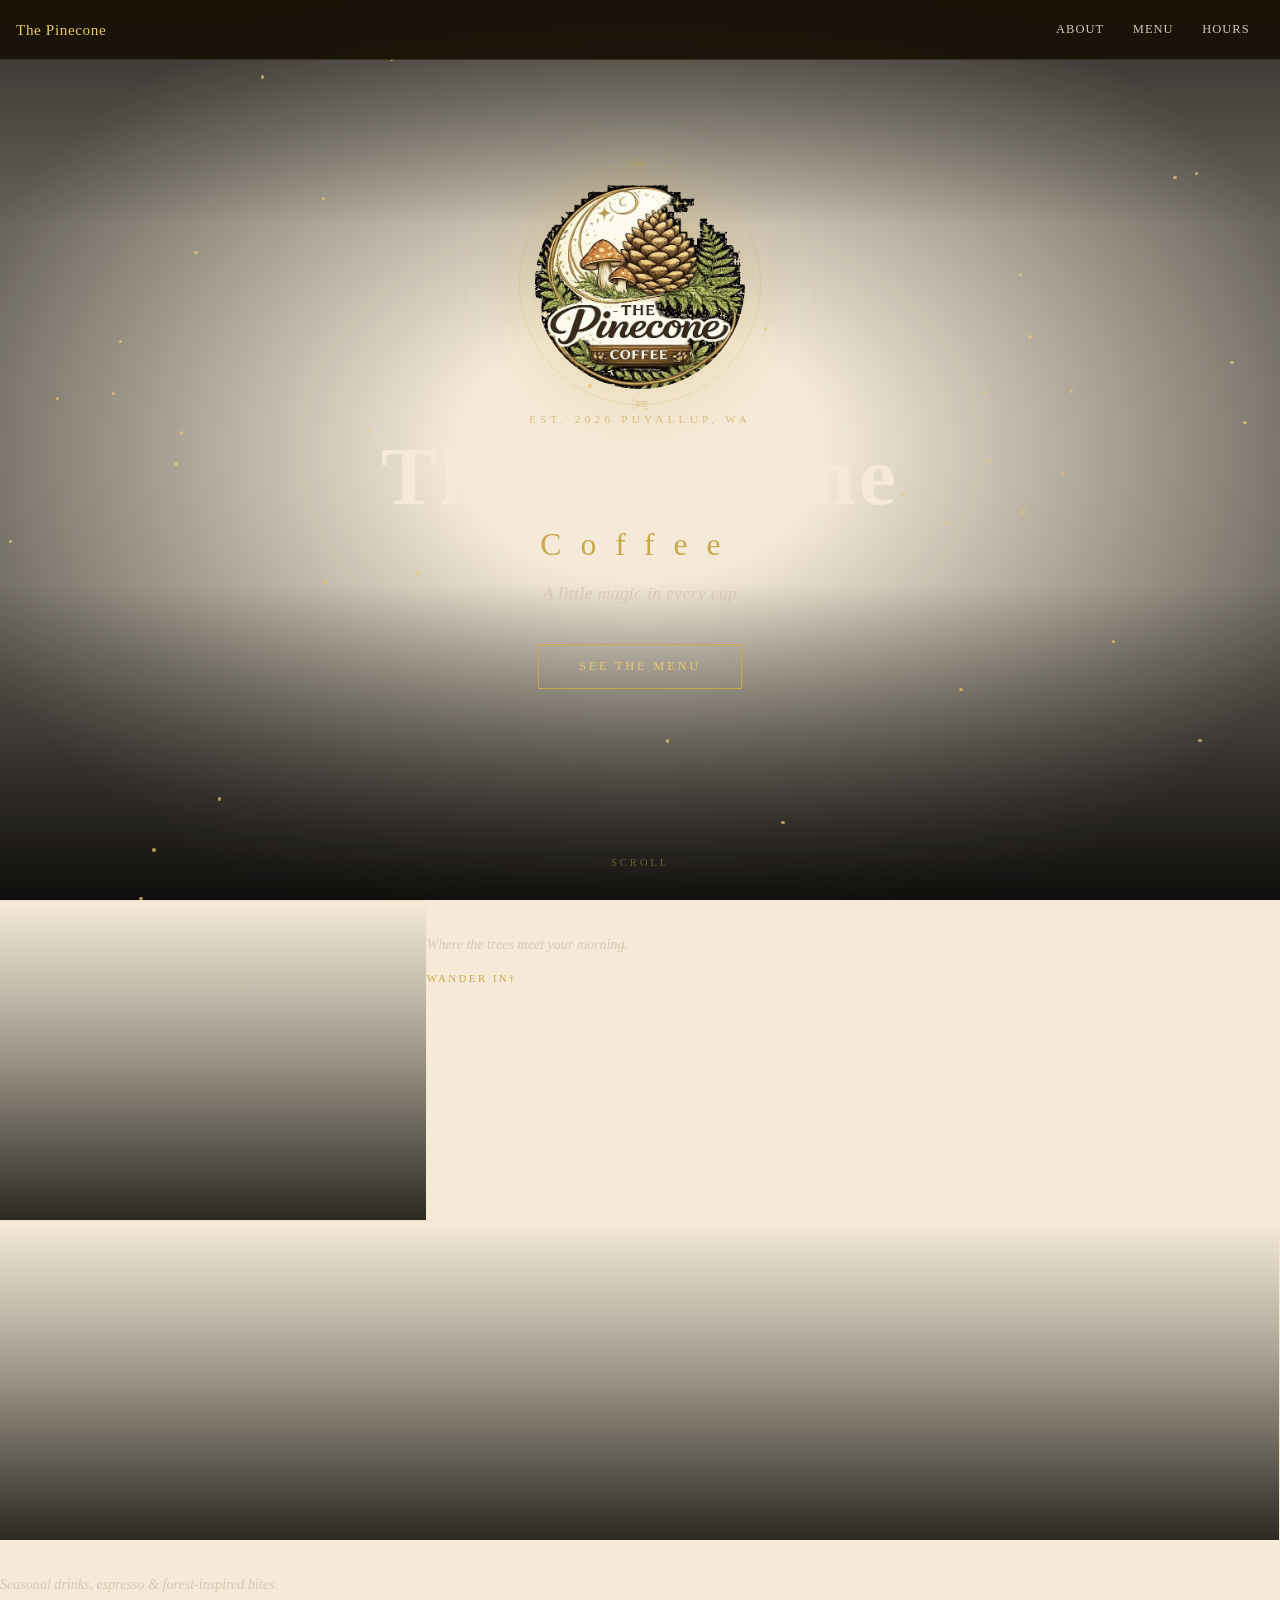
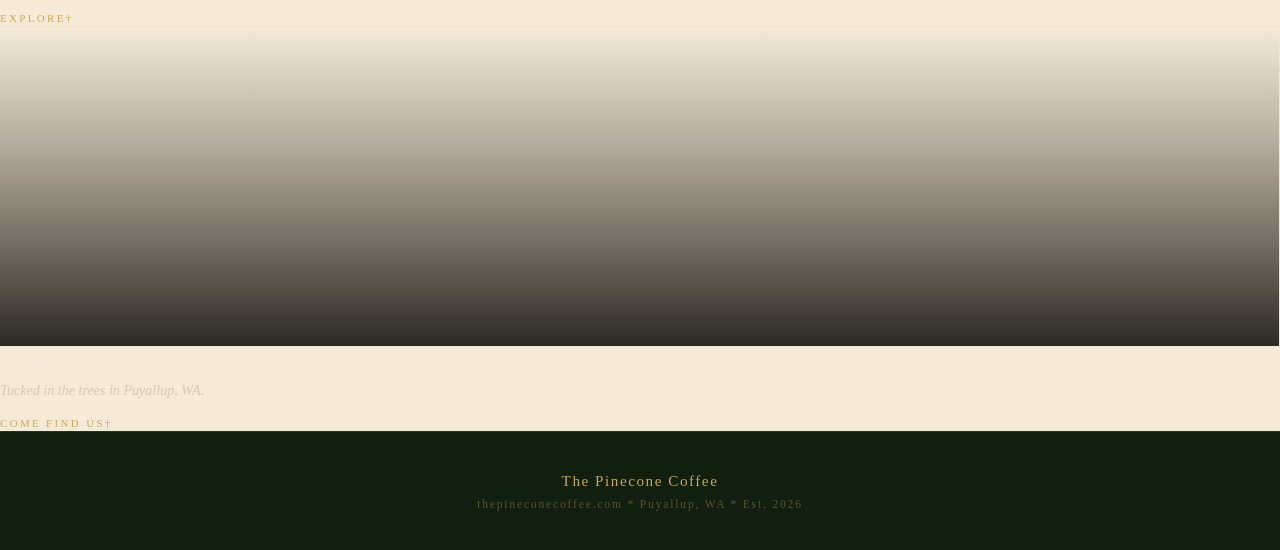
==== commit fba831e2: "Fix touch card activation and improve logo transparency - Remove ontouchstart/ontouchmove/ontouchend" ====
--- a/index.html
+++ b/index.html
@@ -341,7 +341,7 @@
   </div>
 
   <div class="home-cards">
-    <div class="hcard" onclick="go('about')" ontouchstart="this._moved=0" ontouchend="if(!this._moved)go('about')" ontouchmove="this._moved=1">
+    <div class="hcard" onclick="go('about')"
       <div class="hcard-bg hcard-bg-1"></div>
       <div class="hcard-content">
         <span class="hcard-icon"></span>
@@ -350,7 +350,7 @@
         <span class="hcard-arrow">Wander in†</span>
       </div>
     </div>
-    <div class="hcard" onclick="go('menu')" ontouchstart="this._moved=0" ontouchend="if(!this._moved)go('menu')" ontouchmove="this._moved=1">
+    <div class="hcard" onclick="go('menu')"
       <div class="hcard-bg hcard-bg-2"></div>
       <div class="hcard-content">
         <span class="hcard-icon"></span>
@@ -359,7 +359,7 @@
         <span class="hcard-arrow">Explore†</span>
       </div>
     </div>
-    <div class="hcard" onclick="go('hours')" ontouchstart="this._moved=0" ontouchend="if(!this._moved)go('hours')" ontouchmove="this._moved=1">
+    <div class="hcard" onclick="go('hours')"
       <div class="hcard-bg hcard-bg-3"></div>
       <div class="hcard-content">
         <span class="hcard-icon"></span>
